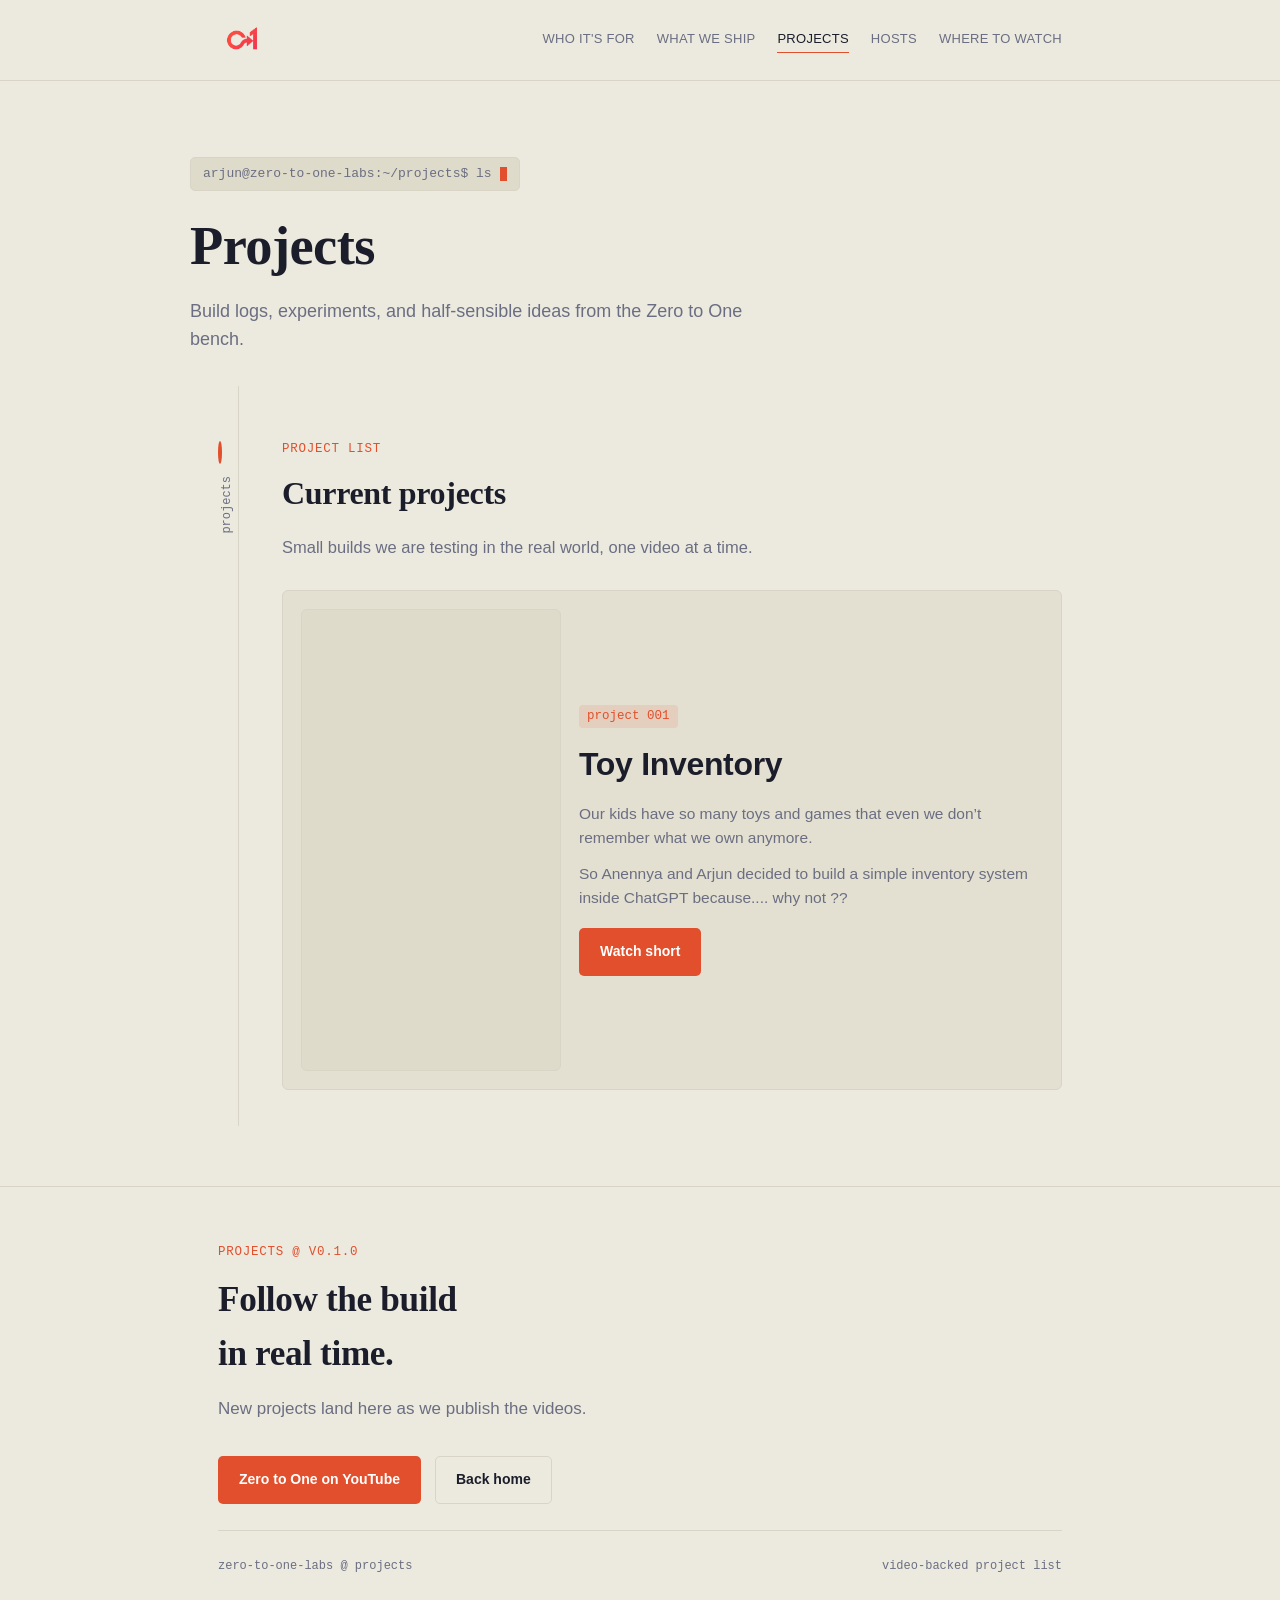
==== projects.html @ 84c9ade7 "Add projects page and site logo" ====
<!doctype html>
<html lang="en">
<head>
<meta charset="utf-8">
<meta name="viewport" content="width=device-width, initial-scale=1">
<title>Projects | Zero to One Labs</title>
<meta name="description" content="Zero to One Labs projects, builds, and experiments.">
<link rel="icon" href="assets/zerotoone-logo.png" type="image/png">
<link rel="stylesheet" href="css/style.css">
</head>
<body>

<header class="top">
  <div class="top-inner">
    <a class="logo" href="index.html#top"><img src="assets/zerotoone-logo.png" alt="Zero to One Labs"></a>
    <nav class="links">
      <a href="index.html#who">Who It's For</a>
      <a href="index.html#ship">What We Ship</a>
      <a class="active" href="projects.html">Projects</a>
      <a href="index.html#hosts">Hosts</a>
      <a href="index.html#watch">Where to Watch</a>
    </nav>
  </div>
</header>

<div id="top"></div>
<div class="wrap hero projects-hero">
  <span class="prompt mono">arjun@zero-to-one-labs:~/projects$ ls<span class="cursor"></span></span>
  <h1>Projects</h1>
  <p class="sub">Build logs, experiments, and half-sensible ideas from the Zero to One bench.</p>
</div>

<main class="log projects-log">
  <div class="spine" aria-hidden="true"></div>

  <section class="entry reveal project-entry" id="toy-inventory">
    <div class="marker"><span class="dot"></span><span class="tag mono">projects</span></div>
    <div class="content">
      <span class="eyebrow mono">project list</span>
      <h2>Current projects</h2>
      <p class="lede">Small builds we are testing in the real world, one video at a time.</p>

      <div class="projects-list">
        <article class="project-card" id="toy-inventory-project">
          <div class="shorts-shell">
            <iframe
              src="https://www.youtube.com/embed/Y9AOe7OhLAI?feature=oembed"
              title="Toy Inventory"
              loading="lazy"
              allow="accelerometer; autoplay; clipboard-write; encrypted-media; gyroscope; picture-in-picture; web-share"
              referrerpolicy="strict-origin-when-cross-origin"
              allowfullscreen></iframe>
          </div>

          <div class="project-copy">
            <span class="kicker mono">project 001</span>
            <h3>Toy Inventory</h3>
            <p>Our kids have so many toys and games that even we don&rsquo;t remember what we own anymore.</p>
            <p>So Anennya and Arjun decided to build a simple inventory system inside ChatGPT because.... why not ??</p>
            <div class="project-actions">
              <a class="btn primary" href="https://www.youtube.com/shorts/Y9AOe7OhLAI" target="_blank" rel="noopener">Watch short</a>
            </div>
          </div>
        </article>
      </div>
    </div>
  </section>
</main>

<footer>
  <div class="wrap">
    <div>
      <span class="eyebrow mono">projects @ v0.1.0</span>
      <h2>Follow the build in real time.</h2>
      <p class="lede">New projects land here as we publish the videos.</p>
      <div class="cta-row">
        <a class="btn primary" href="https://www.youtube.com/@ZerotoOneLabs" target="_blank" rel="noopener">Zero to One on YouTube</a>
        <a class="btn ghost" href="index.html#top">Back home</a>
      </div>
    </div>
    <div class="foot-meta mono">
      <span>zero-to-one-labs @ projects</span>
      <span>video-backed project list</span>
    </div>
  </div>
</footer>

<script src="js/main.js"></script>
</body>
</html>
---- css/style.css ----
:root {
  --ink: #1B1D2B;
  --ink-muted: #6B6E82;
  --paper: #ECEADF;
  --paper-line: #D8D5C7;
  --surface: #E3E0D1;
  --accent: #E24F2C;
  --accent-ink: #ffffff;
  --accent-gold: #C98A1F;

  --bg: var(--paper);
  --fg: var(--ink);
  --fg-muted: var(--ink-muted);
  --border: var(--paper-line);
  --card-bg: var(--surface);
  --code-bg: #DEDBCB;
}

@media (prefers-color-scheme: dark) {
  :root {
    --bg: #1B1D2B;
    --fg: #ECE9DE;
    --fg-muted: #9698AC;
    --border: #2D303F;
    --card-bg: #22242F;
    --code-bg: #171923;
    --accent: #FF6F47;
    --accent-gold: #E8B339;
  }
}
:root[data-theme="dark"] {
  --bg: #1B1D2B;
  --fg: #ECE9DE;
  --fg-muted: #9698AC;
  --border: #2D303F;
  --card-bg: #22242F;
  --code-bg: #171923;
  --accent: #FF6F47;
  --accent-gold: #E8B339;
}
:root[data-theme="light"] {
  --bg: var(--paper);
  --fg: var(--ink);
  --fg-muted: var(--ink-muted);
  --border: var(--paper-line);
  --card-bg: var(--surface);
  --code-bg: #DEDBCB;
  --accent: #E24F2C;
  --accent-gold: #C98A1F;
}

* { box-sizing: border-box; }
html { color-scheme: light dark; }
body {
  margin: 0;
  background: var(--bg);
  color: var(--fg);
  font-family: -apple-system, "Segoe UI", "Helvetica Neue", Arial, sans-serif;
  font-size: 17px;
  line-height: 1.55;
  -webkit-font-smoothing: antialiased;
  transition: background .2s ease, color .2s ease;
}
h1, h2, h3 {
  font-family: Georgia, "Iowan Old Style", "Palatino Linotype", "Times New Roman", serif;
  font-weight: 700;
  text-wrap: balance;
  margin: 0;
  letter-spacing: -0.01em;
}
.mono {
  font-family: "SF Mono", "JetBrains Mono", ui-monospace, Menlo, Consolas, monospace;
}
a { color: inherit; }
p { margin: 0; }
img, svg { max-width: 100%; }

.wrap {
  max-width: 900px;
  margin: 0 auto;
  padding: 0 28px;
}

/* ---------- nav ---------- */
header.top {
  position: sticky;
  top: 0;
  z-index: 20;
  background: color-mix(in srgb, var(--bg) 88%, transparent);
  backdrop-filter: blur(8px);
  border-bottom: 1px solid var(--border);
}
.top-inner {
  max-width: 900px;
  margin: 0 auto;
  padding: 16px 28px;
  display: flex;
  align-items: center;
  justify-content: space-between;
  gap: 16px;
}
.logo {
  text-decoration: none;
  display: flex;
  align-items: center;
  flex: none;
}
.logo img {
  width: 48px;
  height: 48px;
  display: block;
  object-fit: contain;
  border-radius: 4px;
}
nav.links {
  display: flex;
  gap: 22px;
  font-size: 13px;
}
nav.links a {
  text-decoration: none;
  color: var(--fg-muted);
  letter-spacing: 0.02em;
  text-transform: uppercase;
  position: relative;
  padding-bottom: 2px;
}
nav.links a:hover, nav.links a:focus-visible, nav.links a.active { color: var(--fg); }
nav.links a::after {
  content: "";
  position: absolute;
  left: 0; right: 100%; bottom: -2px;
  height: 1px;
  background: var(--accent);
  transition: right .18s ease;
}
nav.links a:hover::after, nav.links a:focus-visible::after, nav.links a.active::after { right: 0; }
@media (max-width: 640px) { nav.links { display: none; } }

/* ---------- hero ---------- */
.hero {
  padding: 76px 0 64px;
}
.prompt {
  display: inline-flex;
  align-items: center;
  gap: 8px;
  font-size: 13px;
  color: var(--fg-muted);
  background: var(--code-bg);
  border: 1px solid var(--border);
  border-radius: 5px;
  padding: 6px 12px;
  margin-bottom: 26px;
}
.cursor {
  display: inline-block;
  width: 7px; height: 14px;
  background: var(--accent);
  animation: blink 1.1s steps(1) infinite;
}
@media (prefers-reduced-motion: reduce) { .cursor { animation: none; opacity: .7; } }
@keyframes blink { 50% { opacity: 0; } }

.hero h1 {
  font-size: clamp(2.2rem, 5.4vw, 3.4rem);
  line-height: 1.08;
  max-width: 15ch;
}
.hero h1 em {
  font-style: italic;
  color: var(--accent);
}
.hero p.sub {
  margin-top: 22px;
  max-width: 56ch;
  font-size: 18px;
  color: var(--fg-muted);
}
.cta-row {
  margin-top: 34px;
  display: flex;
  flex-wrap: wrap;
  gap: 14px;
  align-items: center;
}
.btn {
  display: inline-flex;
  align-items: center;
  gap: 8px;
  font-size: 14px;
  font-weight: 600;
  text-decoration: none;
  padding: 12px 20px;
  border-radius: 5px;
  border: 1px solid transparent;
}
.btn.primary {
  background: var(--accent);
  color: var(--accent-ink);
}
.btn.primary:hover { filter: brightness(1.07); }
.btn.ghost {
  border-color: var(--border);
  color: var(--fg);
}
.btn.ghost:hover { border-color: var(--accent); color: var(--accent); }
.btn:focus-visible { outline: 2px solid var(--accent); outline-offset: 2px; }

.hero-meta {
  margin-top: 22px;
  font-size: 12.5px;
  color: var(--fg-muted);
}

/* ---------- log / timeline ---------- */
main.log {
  position: relative;
  max-width: 900px;
  margin: 0 auto;
  padding: 20px 28px 40px;
}
.spine {
  position: absolute;
  top: 0;
  bottom: 60px;
  left: calc(28px + 20px);
  width: 1px;
  background: var(--border);
}
.entry {
  display: grid;
  grid-template-columns: 40px 1fr;
  column-gap: 24px;
  padding: 56px 0;
  border-bottom: 1px solid var(--border);
  position: relative;
}
.entry:last-child { border-bottom: none; }
.entry .marker {
  position: relative;
}
.entry .dot {
  width: 11px; height: 11px;
  border-radius: 50%;
  background: var(--bg);
  border: 2px solid var(--accent);
  position: relative;
  z-index: 1;
  margin-top: 6px;
}
.entry .tag {
  display: block;
  margin-top: 10px;
  font-size: 12px;
  color: var(--fg-muted);
  writing-mode: vertical-rl;
  transform: rotate(180deg);
}
@media (max-width: 640px) {
  .entry { grid-template-columns: 26px 1fr; column-gap: 14px; }
  .entry .tag { display: none; }
  .spine { left: calc(28px + 13px); }
}

.eyebrow {
  font-size: 12.5px;
  letter-spacing: 0.06em;
  color: var(--accent);
  text-transform: uppercase;
  margin-bottom: 10px;
  display: block;
}
.entry h2 {
  font-size: clamp(1.5rem, 3vw, 2rem);
  max-width: 22ch;
}
.entry > .content > p.lede {
  margin-top: 16px;
  max-width: 60ch;
  color: var(--fg-muted);
  font-size: 16.5px;
}

/* ---------- card grids ---------- */
.grid {
  margin-top: 30px;
  display: grid;
  gap: 16px;
}
.grid.cols-3 { grid-template-columns: repeat(3, 1fr); }
.grid.cols-2 { grid-template-columns: repeat(2, 1fr); }
@media (max-width: 720px) {
  .grid.cols-3, .grid.cols-2 { grid-template-columns: 1fr; }
}

.card {
  background: var(--card-bg);
  border: 1px solid var(--border);
  border-radius: 6px;
  padding: 20px 20px 22px;
  transition: transform .15s ease, border-color .15s ease;
}
.card:hover { transform: translateY(-2px); border-color: var(--accent); }
.card .kicker {
  font-size: 12.5px;
  color: var(--accent);
  display: inline-block;
  padding: 2px 8px;
  background: color-mix(in srgb, var(--accent) 12%, transparent);
  border-radius: 4px;
  margin-bottom: 12px;
}
.card h3 {
  font-size: 17px;
  font-family: -apple-system, "Segoe UI", Arial, sans-serif;
  font-weight: 700;
}
.card p {
  margin-top: 8px;
  font-size: 14.5px;
  color: var(--fg-muted);
  line-height: 1.5;
}

/* user story cards get a quote-like left rule */
.card.story {
  border-left: 3px solid var(--accent-gold);
}
.card.story p.story-text {
  color: var(--fg);
  font-size: 15px;
}

/* host / contributor cards */
.host {
  display: flex;
  gap: 16px;
  align-items: flex-start;
}
.avatar {
  width: 46px; height: 46px;
  border-radius: 50%;
  background: var(--code-bg);
  border: 1px solid var(--border);
  flex: none;
  display: flex; align-items: center; justify-content: center;
  font-family: "SF Mono", monospace;
  font-weight: 700;
  color: var(--accent);
}

/* distribution pills */
.pill-row {
  margin-top: 28px;
  display: flex;
  flex-wrap: wrap;
  gap: 12px;
}
.pill {
  display: inline-flex;
  align-items: center;
  flex-wrap: wrap;
  gap: 10px;
  padding: 10px 16px;
  max-width: 100%;
  border: 1px dashed var(--border);
  border-radius: 999px;
  font-size: 13.5px;
  color: var(--fg-muted);
  text-decoration: none;
}
.pill[href]:hover { border-color: var(--accent); color: var(--fg); }
.pill .branch {
  font-family: "SF Mono", monospace;
  font-size: 11.5px;
  color: var(--accent-gold);
}
.pill strong { color: var(--fg); font-weight: 600; }

/* project pages */
.projects-hero {
  padding-bottom: 32px;
}
.projects-hero h1 {
  max-width: none;
}
.projects-log {
  padding-top: 0;
}
.project-entry {
  padding-top: 34px;
}
.projects-list {
  margin-top: 30px;
  display: grid;
  gap: 18px;
}
.project-card {
  display: grid;
  grid-template-columns: minmax(180px, 260px) minmax(0, 1fr);
  gap: 18px;
  align-items: center;
  background: var(--card-bg);
  border: 1px solid var(--border);
  border-radius: 6px;
  padding: 18px;
  transition: transform .15s ease, border-color .15s ease;
}
.project-card:hover {
  transform: translateY(-2px);
  border-color: var(--accent);
}
.shorts-shell {
  width: 100%;
  max-width: 260px;
  aspect-ratio: 9 / 16;
  border: 1px solid var(--border);
  border-radius: 6px;
  overflow: hidden;
  background: var(--code-bg);
}
.shorts-shell iframe {
  width: 100%;
  height: 100%;
  border: 0;
  display: block;
}
.project-copy {
  display: flex;
  flex-direction: column;
  align-items: flex-start;
  gap: 12px;
}
.project-copy .kicker {
  font-size: 12.5px;
  color: var(--accent);
  display: inline-block;
  padding: 2px 8px;
  background: color-mix(in srgb, var(--accent) 12%, transparent);
  border-radius: 4px;
}
.project-copy h3 {
  font-family: -apple-system, "Segoe UI", Arial, sans-serif;
  font-size: clamp(1.35rem, 3vw, 2rem);
  font-weight: 700;
}
.project-copy p {
  max-width: 58ch;
  font-size: 15.5px;
  color: var(--fg-muted);
}
.project-actions {
  margin-top: 6px;
  display: flex;
  gap: 10px;
  flex-wrap: wrap;
}
@media (max-width: 760px) {
  .project-card { grid-template-columns: 1fr; }
  .shorts-shell { max-width: min(100%, 360px); }
}

/* footer */
footer {
  border-top: 1px solid var(--border);
  padding: 56px 0 34px;
}
footer .wrap { display: flex; flex-direction: column; gap: 26px; }
footer h2 { font-size: clamp(1.6rem, 4vw, 2.2rem); max-width: 18ch; }
footer p.lede { color: var(--fg-muted); max-width: 52ch; margin-top: 14px; }
.foot-meta {
  display: flex;
  justify-content: space-between;
  flex-wrap: wrap;
  gap: 10px;
  font-size: 12px;
  color: var(--fg-muted);
  padding-top: 26px;
  border-top: 1px solid var(--border);
}

/* scroll reveal */
.reveal {
  opacity: 0;
  transform: translateY(14px);
  transition: opacity .5s ease, transform .5s ease;
}
.reveal.in { opacity: 1; transform: translateY(0); }
@media (prefers-reduced-motion: reduce) {
  .reveal { opacity: 1; transform: none; transition: none; }
}
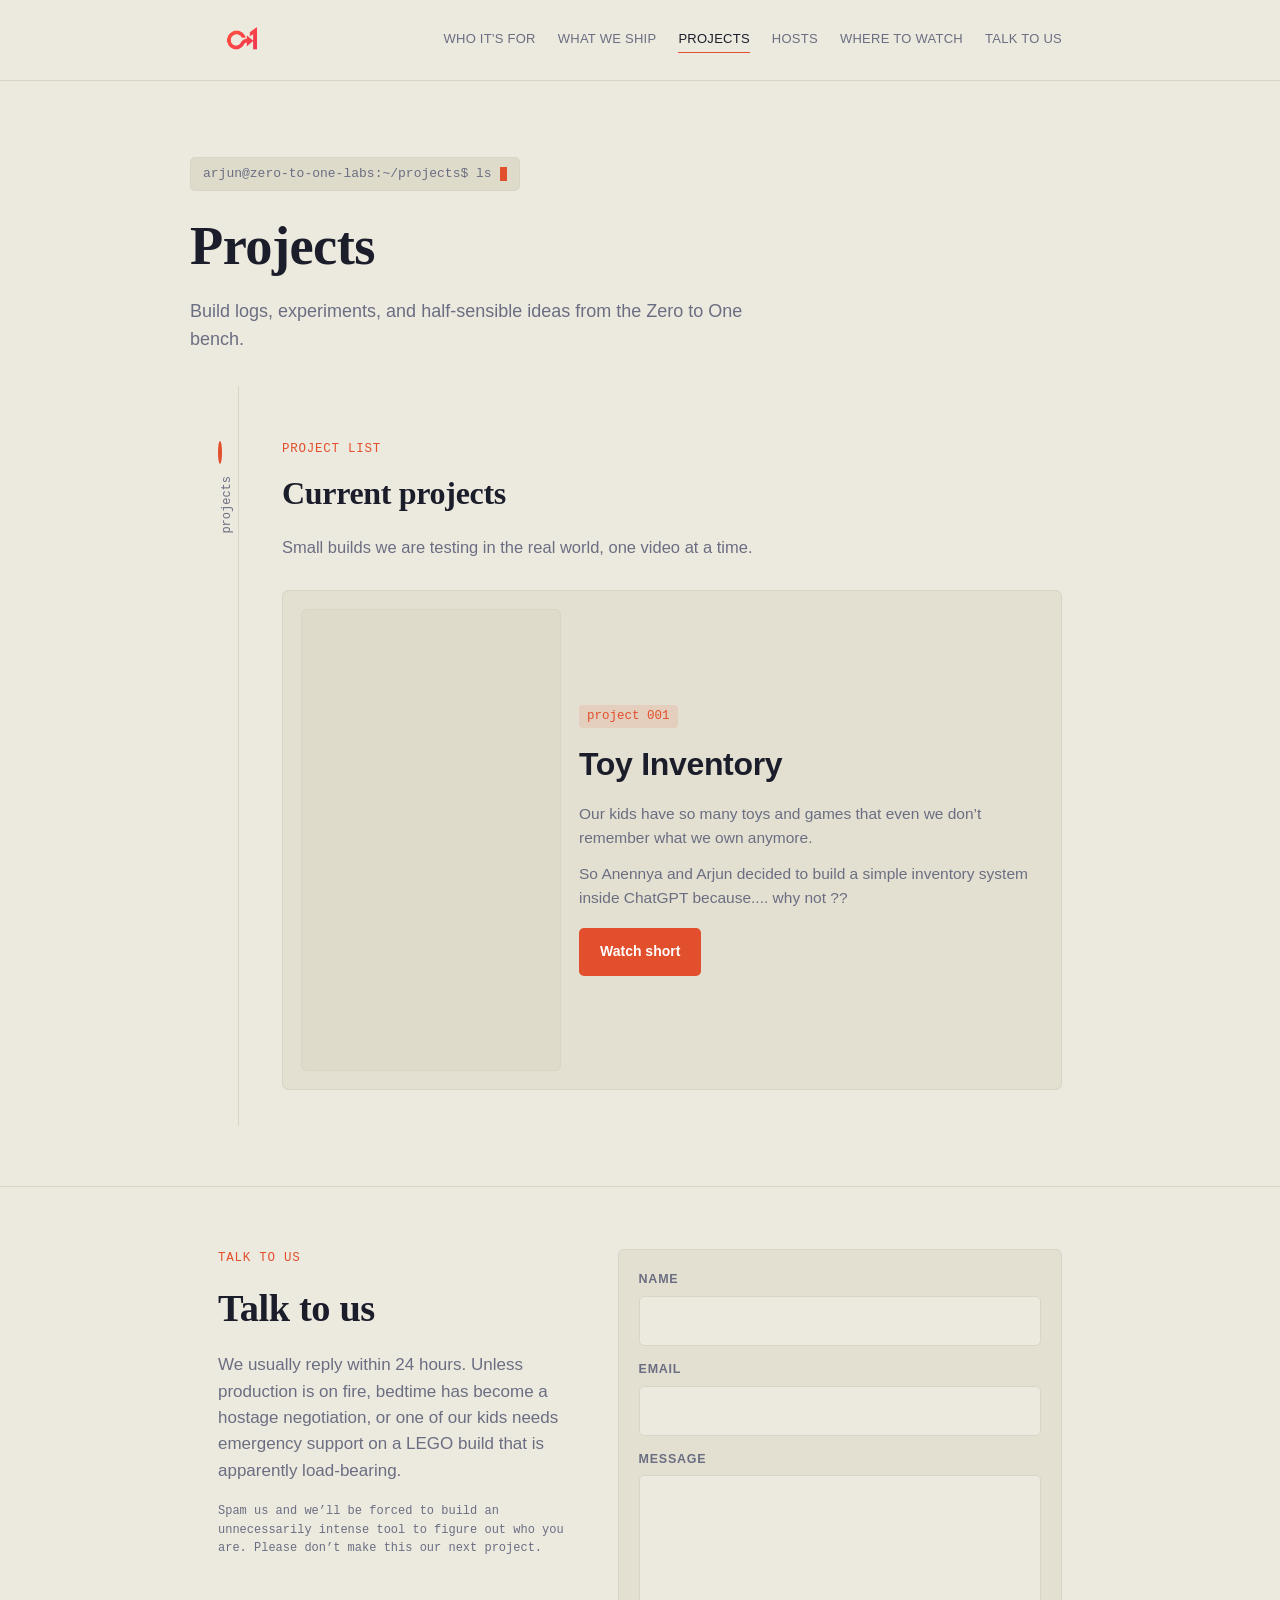
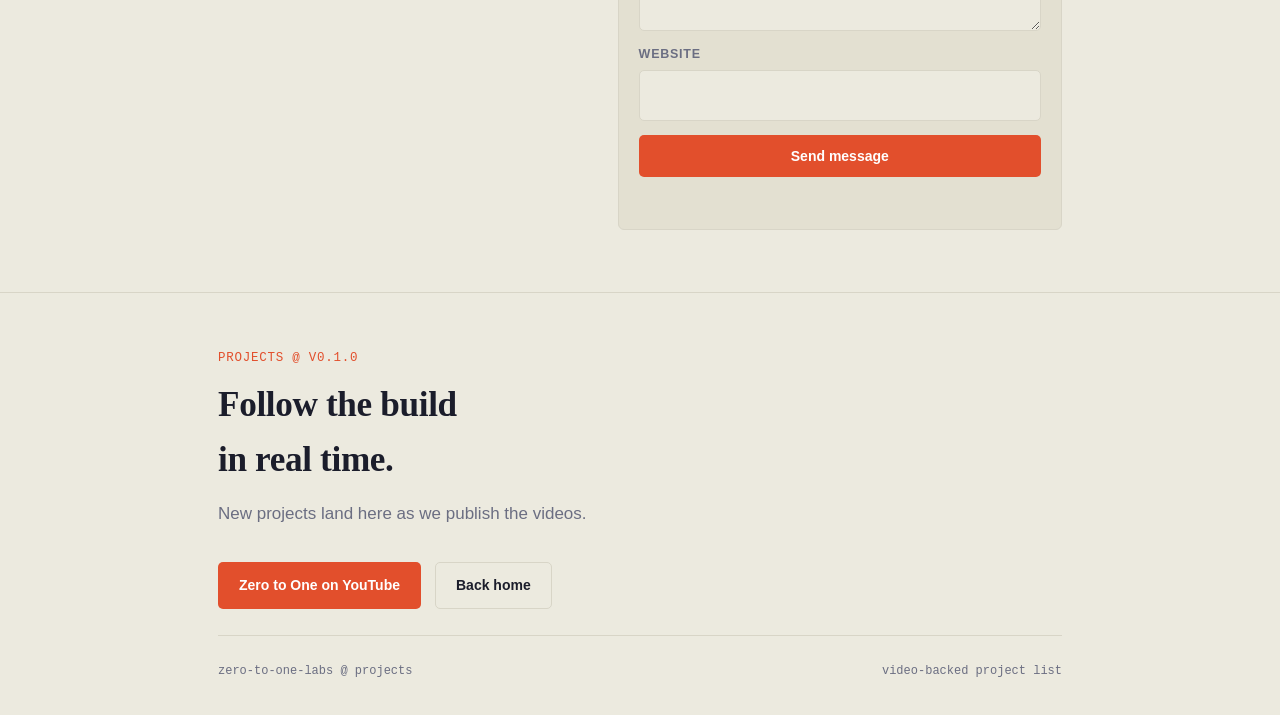
==== commit 065db204: "Add contact form section" ====
--- a/projects.html
+++ b/projects.html
@@ -19,6 +19,7 @@
       <a class="active" href="projects.html">Projects</a>
       <a href="index.html#hosts">Hosts</a>
       <a href="index.html#watch">Where to Watch</a>
+      <a href="#talk">Talk to us</a>
     </nav>
   </div>
 </header>
@@ -67,6 +68,38 @@
   </section>
 </main>
 
+<section class="contact-section reveal" id="talk">
+  <div class="wrap contact-wrap">
+    <div class="contact-copy">
+      <span class="eyebrow mono">talk to us</span>
+      <h2>Talk to us</h2>
+      <p class="lede">We usually reply within 24 hours. Unless production is on fire, bedtime has become a hostage negotiation, or one of our kids needs emergency support on a LEGO build that is apparently load-bearing.</p>
+      <p class="fine-print mono">Spam us and we&rsquo;ll be forced to build an unnecessarily intense tool to figure out who you are. Please don&rsquo;t make this our next project.</p>
+    </div>
+
+    <form class="contact-form" data-contact-form data-form-endpoint="https://formsubmit.co/ajax/sarjun@gmail.com">
+      <label>
+        <span>Name</span>
+        <input type="text" name="name" autocomplete="name" required>
+      </label>
+      <label>
+        <span>Email</span>
+        <input type="email" name="email" autocomplete="email" required>
+      </label>
+      <label>
+        <span>Message</span>
+        <textarea name="message" rows="5" required></textarea>
+      </label>
+      <label class="bot-field" aria-hidden="true">
+        <span>Website</span>
+        <input type="text" name="_honey" tabindex="-1" autocomplete="off">
+      </label>
+      <button class="btn primary" type="submit">Send message</button>
+      <p class="form-status mono" data-form-status aria-live="polite"></p>
+    </form>
+  </div>
+</section>
+
 <footer>
   <div class="wrap">
     <div>
--- a/css/style.css
+++ b/css/style.css
@@ -461,6 +461,89 @@
   .shorts-shell { max-width: min(100%, 360px); }
 }
 
+/* contact */
+.contact-section {
+  border-top: 1px solid var(--border);
+  padding: 62px 0;
+}
+.contact-wrap {
+  display: grid;
+  grid-template-columns: minmax(0, .9fr) minmax(280px, 1.1fr);
+  gap: 36px;
+  align-items: start;
+}
+.contact-copy h2 {
+  font-size: clamp(1.7rem, 4vw, 2.4rem);
+}
+.contact-copy p.lede {
+  color: var(--fg-muted);
+  max-width: 48ch;
+  margin-top: 14px;
+}
+.fine-print {
+  margin-top: 18px;
+  max-width: 56ch;
+  font-size: 12px;
+  color: var(--fg-muted);
+}
+.contact-form {
+  display: grid;
+  gap: 14px;
+  background: var(--card-bg);
+  border: 1px solid var(--border);
+  border-radius: 6px;
+  padding: 20px;
+}
+.contact-form label {
+  display: grid;
+  gap: 6px;
+}
+.contact-form label span {
+  font-size: 12.5px;
+  font-weight: 700;
+  letter-spacing: 0.06em;
+  text-transform: uppercase;
+  color: var(--fg-muted);
+}
+.contact-form input,
+.contact-form textarea {
+  width: 100%;
+  border: 1px solid var(--border);
+  border-radius: 5px;
+  background: var(--bg);
+  color: var(--fg);
+  font: inherit;
+  padding: 11px 12px;
+}
+.contact-form textarea {
+  resize: vertical;
+  min-height: 130px;
+}
+.contact-form input:focus,
+.contact-form textarea:focus {
+  outline: 2px solid var(--accent);
+  outline-offset: 2px;
+}
+.contact-form button {
+  justify-content: center;
+  cursor: pointer;
+}
+.contact-form button:disabled {
+  cursor: wait;
+  opacity: .72;
+}
+.bot-field {
+  display: none;
+}
+.form-status {
+  min-height: 18px;
+  font-size: 12px;
+  color: var(--fg-muted);
+}
+@media (max-width: 760px) {
+  .contact-wrap { grid-template-columns: 1fr; }
+}
+
 /* footer */
 footer {
   border-top: 1px solid var(--border);
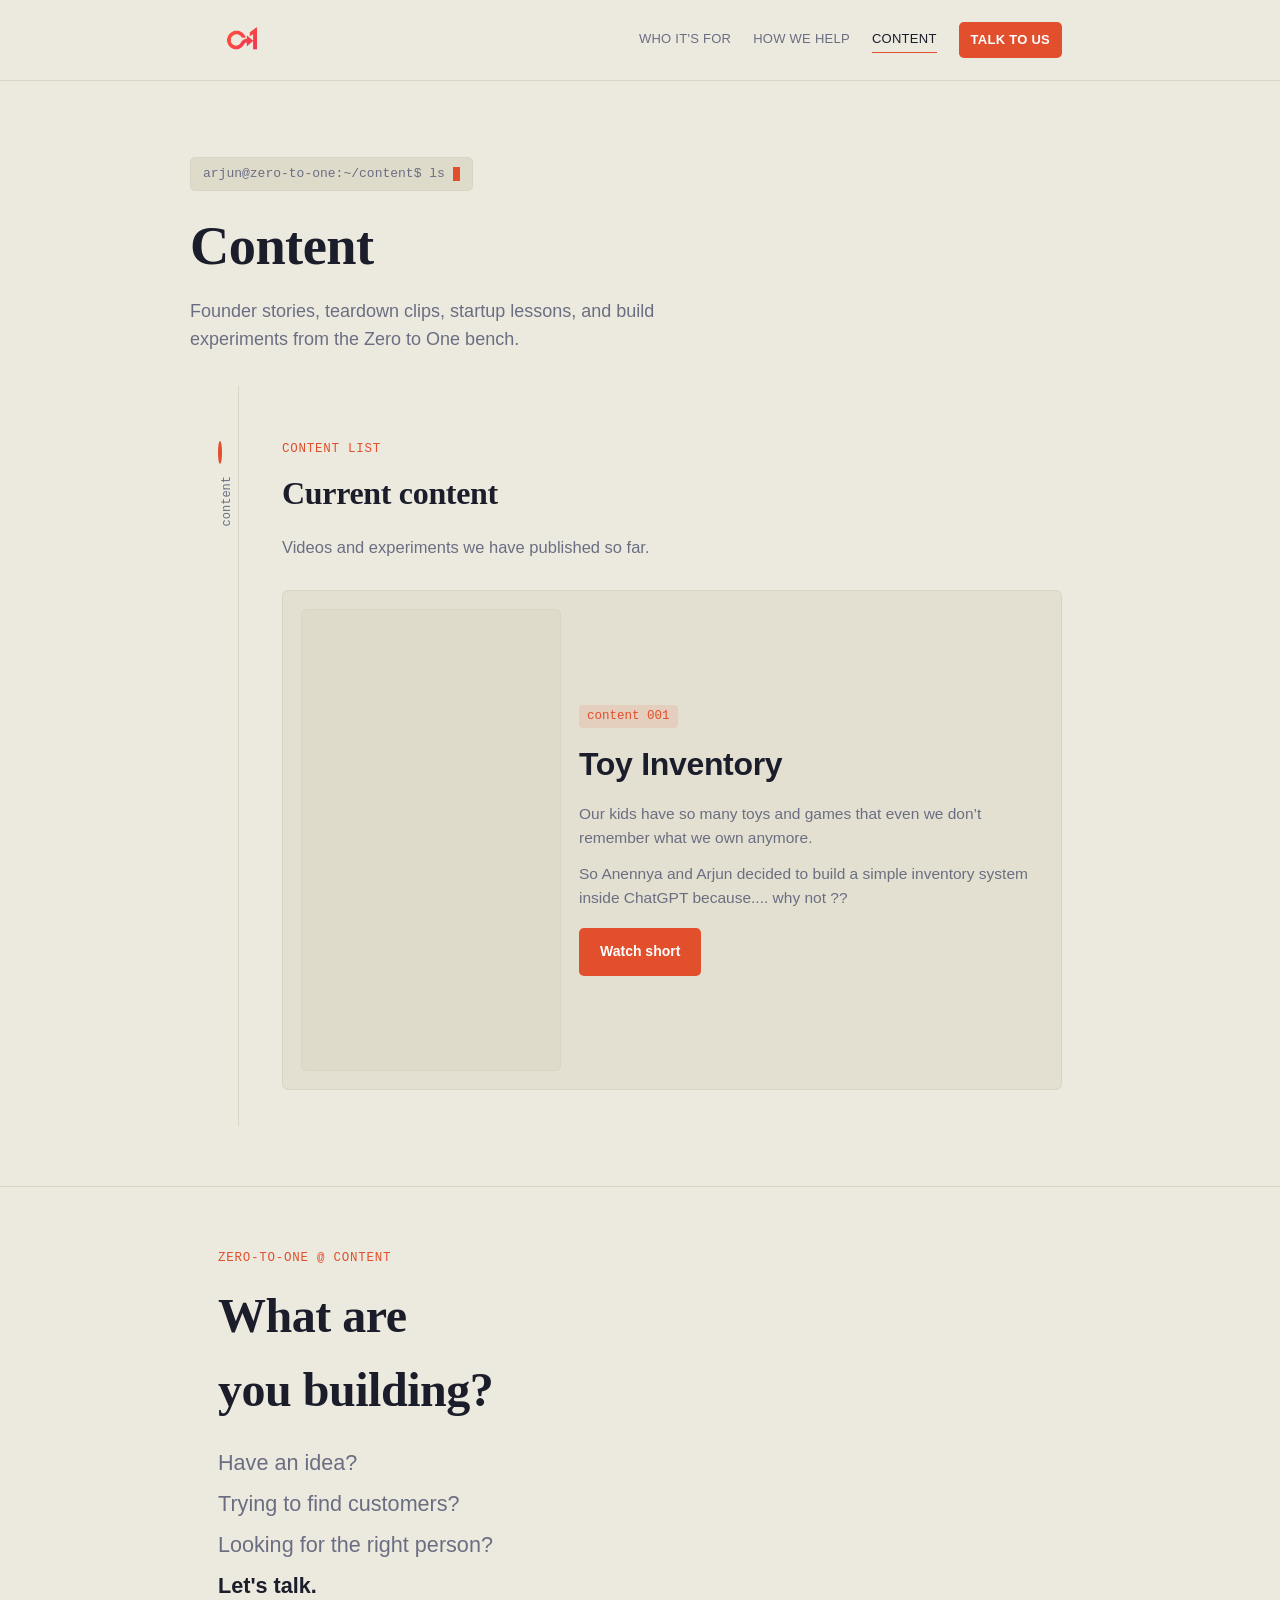
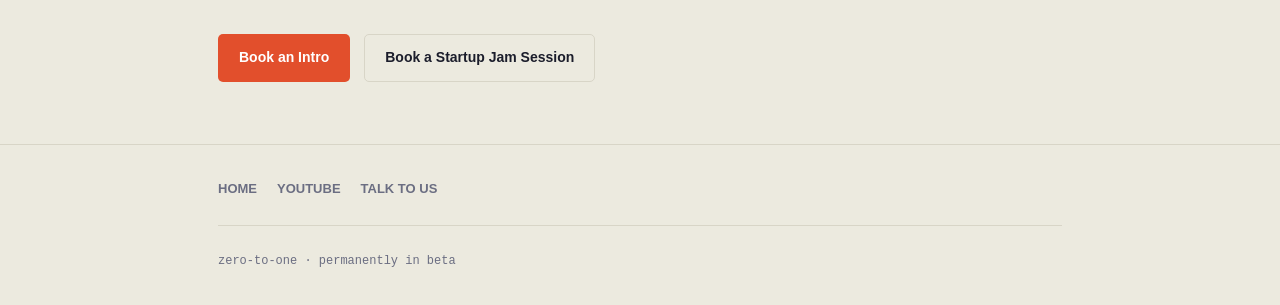
==== commit 27f7aae3: "Update homepage positioning" ====
--- a/projects.html
+++ b/projects.html
@@ -3,8 +3,8 @@
 <head>
 <meta charset="utf-8">
 <meta name="viewport" content="width=device-width, initial-scale=1">
-<title>Projects | Zero to One Labs</title>
-<meta name="description" content="Zero to One Labs projects, builds, and experiments.">
+<title>Content | Zero to One</title>
+<meta name="description" content="Zero to One content, build logs, experiments, and startup lessons.">
 <link rel="icon" href="assets/zerotoone-logo.png" type="image/png">
 <link rel="stylesheet" href="css/style.css">
 </head>
@@ -12,34 +12,32 @@
 
 <header class="top">
   <div class="top-inner">
-    <a class="logo" href="index.html#top"><img src="assets/zerotoone-logo.png" alt="Zero to One Labs"></a>
-    <nav class="links">
+    <a class="logo" href="index.html#top"><img src="assets/zerotoone-logo.png" alt="Zero to One"></a>
+    <nav class="links" aria-label="Main navigation">
       <a href="index.html#who">Who It's For</a>
-      <a href="index.html#ship">What We Ship</a>
-      <a class="active" href="projects.html">Projects</a>
-      <a href="index.html#hosts">Hosts</a>
-      <a href="index.html#watch">Where to Watch</a>
-      <a href="#talk">Talk to us</a>
+      <a href="index.html#help">How We Help</a>
+      <a class="active" href="index.html#content">Content</a>
+      <a class="nav-cta" href="index.html#talk">Talk to Us</a>
     </nav>
   </div>
 </header>
 
 <div id="top"></div>
 <div class="wrap hero projects-hero">
-  <span class="prompt mono">arjun@zero-to-one-labs:~/projects$ ls<span class="cursor"></span></span>
-  <h1>Projects</h1>
-  <p class="sub">Build logs, experiments, and half-sensible ideas from the Zero to One bench.</p>
+  <span class="prompt mono">arjun@zero-to-one:~/content$ ls<span class="cursor"></span></span>
+  <h1>Content</h1>
+  <p class="sub">Founder stories, teardown clips, startup lessons, and build experiments from the Zero to One bench.</p>
 </div>
 
 <main class="log projects-log">
   <div class="spine" aria-hidden="true"></div>
 
   <section class="entry reveal project-entry" id="toy-inventory">
-    <div class="marker"><span class="dot"></span><span class="tag mono">projects</span></div>
+    <div class="marker"><span class="dot"></span><span class="tag mono">content</span></div>
     <div class="content">
-      <span class="eyebrow mono">project list</span>
-      <h2>Current projects</h2>
-      <p class="lede">Small builds we are testing in the real world, one video at a time.</p>
+      <span class="eyebrow mono">content list</span>
+      <h2>Current content</h2>
+      <p class="lede">Videos and experiments we have published so far.</p>
 
       <div class="projects-list">
         <article class="project-card" id="toy-inventory-project">
@@ -54,7 +52,7 @@
           </div>
 
           <div class="project-copy">
-            <span class="kicker mono">project 001</span>
+            <span class="kicker mono">content 001</span>
             <h3>Toy Inventory</h3>
             <p>Our kids have so many toys and games that even we don&rsquo;t remember what we own anymore.</p>
             <p>So Anennya and Arjun decided to build a simple inventory system inside ChatGPT because.... why not ??</p>
@@ -68,52 +66,32 @@
   </section>
 </main>
 
-<section class="contact-section reveal" id="talk">
-  <div class="wrap contact-wrap">
-    <div class="contact-copy">
-      <span class="eyebrow mono">talk to us</span>
-      <h2>Talk to us</h2>
-      <p class="lede">We usually reply within 24 hours. Unless production is on fire, bedtime has become a hostage negotiation, or one of our kids needs emergency support on a LEGO build that is apparently load-bearing.</p>
-      <p class="fine-print mono">Spam us and we&rsquo;ll be forced to build an unnecessarily intense tool to figure out who you are. Please don&rsquo;t make this our next project.</p>
+<section class="contact-section final-cta reveal" id="talk">
+  <div class="wrap">
+    <span class="eyebrow mono">zero-to-one @ content</span>
+    <h2>What are you building?</h2>
+    <div class="question-stack">
+      <p>Have an idea?</p>
+      <p>Trying to find customers?</p>
+      <p>Looking for the right person?</p>
+      <p>Let's talk.</p>
     </div>
-
-    <form class="contact-form" data-contact-form data-form-endpoint="https://formsubmit.co/ajax/sarjun@gmail.com">
-      <label>
-        <span>Name</span>
-        <input type="text" name="name" autocomplete="name" required>
-      </label>
-      <label>
-        <span>Email</span>
-        <input type="email" name="email" autocomplete="email" required>
-      </label>
-      <label>
-        <span>Message</span>
-        <textarea name="message" rows="5" required></textarea>
-      </label>
-      <label class="bot-field" aria-hidden="true">
-        <span>Website</span>
-        <input type="text" name="_honey" tabindex="-1" autocomplete="off">
-      </label>
-      <button class="btn primary" type="submit">Send message</button>
-      <p class="form-status mono" data-form-status aria-live="polite"></p>
-    </form>
+    <div class="cta-row">
+      <a class="btn primary" href="https://cal.com/zeroto1" target="_blank" rel="noopener">Book an Intro</a>
+      <a class="btn ghost" href="https://cal.com/zeroto1" target="_blank" rel="noopener">Book a Startup Jam Session</a>
+    </div>
   </div>
 </section>
 
 <footer>
   <div class="wrap">
-    <div>
-      <span class="eyebrow mono">projects @ v0.1.0</span>
-      <h2>Follow the build in real time.</h2>
-      <p class="lede">New projects land here as we publish the videos.</p>
-      <div class="cta-row">
-        <a class="btn primary" href="https://www.youtube.com/@ZerotoOneLabs" target="_blank" rel="noopener">Zero to One on YouTube</a>
-        <a class="btn ghost" href="index.html#top">Back home</a>
-      </div>
+    <div class="footer-links">
+      <a href="index.html#top">Home</a>
+      <a href="https://www.youtube.com/@ZerotoOneLabs" target="_blank" rel="noopener">YouTube</a>
+      <a href="index.html#talk">Talk to Us</a>
     </div>
     <div class="foot-meta mono">
-      <span>zero-to-one-labs @ projects</span>
-      <span>video-backed project list</span>
+      <span>zero-to-one &middot; permanently in beta</span>
     </div>
   </div>
 </footer>
--- a/css/style.css
+++ b/css/style.css
@@ -114,6 +114,7 @@
 }
 nav.links {
   display: flex;
+  align-items: center;
   gap: 22px;
   font-size: 13px;
 }
@@ -135,11 +136,33 @@
   transition: right .18s ease;
 }
 nav.links a:hover::after, nav.links a:focus-visible::after, nav.links a.active::after { right: 0; }
+nav.links a.nav-cta {
+  padding: 8px 12px;
+  border-radius: 5px;
+  background: var(--accent);
+  color: var(--accent-ink);
+  font-weight: 700;
+}
+nav.links a.nav-cta::after { display: none; }
+nav.links a.nav-cta:hover,
+nav.links a.nav-cta:focus-visible {
+  color: var(--accent-ink);
+  filter: brightness(1.07);
+}
 @media (max-width: 640px) { nav.links { display: none; } }
 
 /* ---------- hero ---------- */
 .hero {
   padding: 76px 0 64px;
+}
+.featured-hero {
+  display: grid;
+  grid-template-columns: minmax(0, 1fr) minmax(280px, 340px);
+  gap: 42px;
+  align-items: center;
+}
+.hero-copy {
+  min-width: 0;
 }
 .prompt {
   display: inline-flex;
@@ -211,6 +234,94 @@
   margin-top: 22px;
   font-size: 12.5px;
   color: var(--fg-muted);
+}
+.hero-tags {
+  margin-top: 18px;
+  max-width: 62ch;
+  color: var(--fg);
+  font-size: 12.5px;
+}
+.event-card {
+  background: var(--card-bg);
+  border: 1px solid var(--border);
+  border-radius: 6px;
+  padding: 22px;
+  box-shadow: 0 16px 36px color-mix(in srgb, var(--ink) 14%, transparent);
+}
+.event-card-top {
+  display: flex;
+  align-items: center;
+  justify-content: space-between;
+  gap: 12px;
+  margin-bottom: 16px;
+}
+.event-card .kicker,
+.event-date {
+  font-size: 12.5px;
+  font-weight: 700;
+  text-transform: uppercase;
+}
+.event-card .kicker {
+  color: var(--accent);
+  display: inline-block;
+  padding: 2px 8px;
+  background: color-mix(in srgb, var(--accent) 12%, transparent);
+  border-radius: 4px;
+}
+.event-date {
+  color: var(--accent-gold);
+}
+.event-card h2 {
+  max-width: 14ch;
+  font-family: -apple-system, "Segoe UI", Arial, sans-serif;
+  font-size: clamp(1.45rem, 3vw, 1.9rem);
+  line-height: 1.08;
+}
+.event-card p {
+  margin-top: 12px;
+  color: var(--fg-muted);
+  font-size: 14.5px;
+  line-height: 1.5;
+}
+.event-details {
+  display: grid;
+  gap: 12px;
+  margin: 20px 0 0;
+  padding: 18px 0 0;
+  border-top: 1px solid var(--border);
+}
+.event-details div {
+  display: grid;
+  gap: 4px;
+}
+.event-details dt {
+  color: var(--accent);
+  font-family: "SF Mono", "JetBrains Mono", ui-monospace, Menlo, Consolas, monospace;
+  font-size: 11.5px;
+  font-weight: 700;
+  text-transform: uppercase;
+}
+.event-details dd {
+  margin: 0;
+  color: var(--fg);
+  font-size: 14.5px;
+  line-height: 1.35;
+}
+.event-button {
+  width: 100%;
+  justify-content: center;
+  margin-top: 22px;
+}
+@media (max-width: 760px) {
+  .featured-hero {
+    grid-template-columns: 1fr;
+    gap: 34px;
+    align-items: stretch;
+  }
+
+  .event-card h2 {
+    max-width: 18ch;
+  }
 }
 
 /* ---------- log / timeline ---------- */
@@ -290,9 +401,14 @@
 }
 .grid.cols-3 { grid-template-columns: repeat(3, 1fr); }
 .grid.cols-2 { grid-template-columns: repeat(2, 1fr); }
+.grid.cols-4 { grid-template-columns: repeat(4, 1fr); }
+@media (max-width: 900px) {
+  .grid.cols-4 { grid-template-columns: repeat(2, 1fr); }
+}
 @media (max-width: 720px) {
-  .grid.cols-3, .grid.cols-2 { grid-template-columns: 1fr; }
-}
+  .grid.cols-4, .grid.cols-3, .grid.cols-2 { grid-template-columns: 1fr; }
+}
+.compact-grid { gap: 14px; }
 
 .card {
   background: var(--card-bg);
@@ -321,6 +437,41 @@
   font-size: 14.5px;
   color: var(--fg-muted);
   line-height: 1.5;
+}
+.section-actions {
+  margin-top: 26px;
+}
+.statement-stack,
+.question-stack {
+  margin-top: 20px;
+  display: grid;
+  gap: 12px;
+  max-width: 58ch;
+}
+.statement-stack p {
+  color: var(--fg);
+  font-size: clamp(1.1rem, 2.2vw, 1.35rem);
+  line-height: 1.35;
+}
+.statement-stack p:last-child {
+  color: var(--fg-muted);
+  font-size: 16.5px;
+}
+.content-card {
+  padding-top: 18px;
+}
+.text-link-row {
+  margin-top: 20px;
+  font-size: 14px;
+  font-weight: 700;
+}
+.text-link-row a {
+  color: var(--accent);
+  text-decoration: none;
+}
+.text-link-row a:hover,
+.text-link-row a:focus-visible {
+  text-decoration: underline;
 }
 
 /* user story cards get a quote-like left rule */
@@ -465,6 +616,19 @@
 .contact-section {
   border-top: 1px solid var(--border);
   padding: 62px 0;
+}
+.final-cta h2 {
+  max-width: 12ch;
+  font-size: clamp(2rem, 5vw, 3rem);
+}
+.final-cta .question-stack p {
+  color: var(--fg-muted);
+  font-size: clamp(1.05rem, 2.4vw, 1.35rem);
+  line-height: 1.35;
+}
+.final-cta .question-stack p:last-child {
+  color: var(--fg);
+  font-weight: 700;
 }
 .contact-wrap {
   display: grid;
@@ -547,11 +711,27 @@
 /* footer */
 footer {
   border-top: 1px solid var(--border);
-  padding: 56px 0 34px;
+  padding: 34px 0;
 }
 footer .wrap { display: flex; flex-direction: column; gap: 26px; }
 footer h2 { font-size: clamp(1.6rem, 4vw, 2.2rem); max-width: 18ch; }
 footer p.lede { color: var(--fg-muted); max-width: 52ch; margin-top: 14px; }
+.footer-links {
+  display: flex;
+  flex-wrap: wrap;
+  gap: 14px 20px;
+  font-size: 13px;
+  font-weight: 700;
+  text-transform: uppercase;
+}
+.footer-links a {
+  color: var(--fg-muted);
+  text-decoration: none;
+}
+.footer-links a:hover,
+.footer-links a:focus-visible {
+  color: var(--accent);
+}
 .foot-meta {
   display: flex;
   justify-content: space-between;
